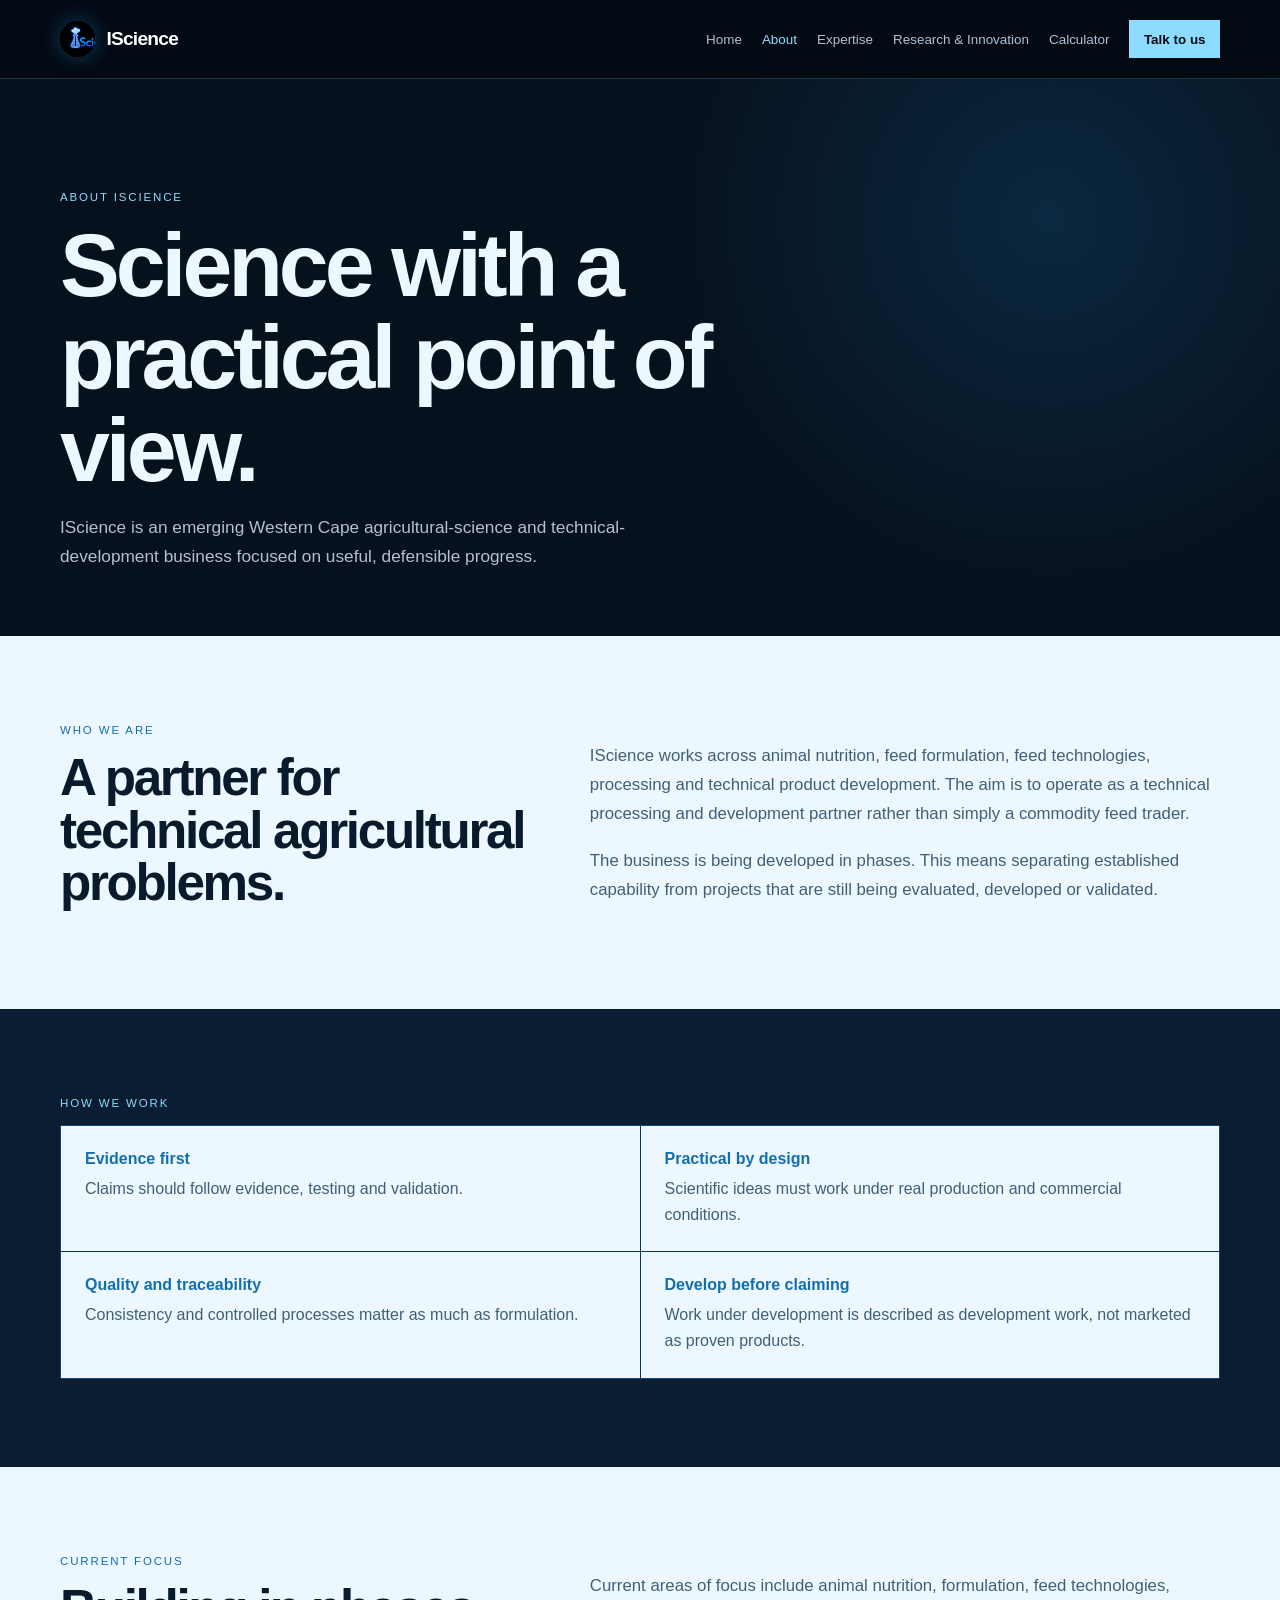
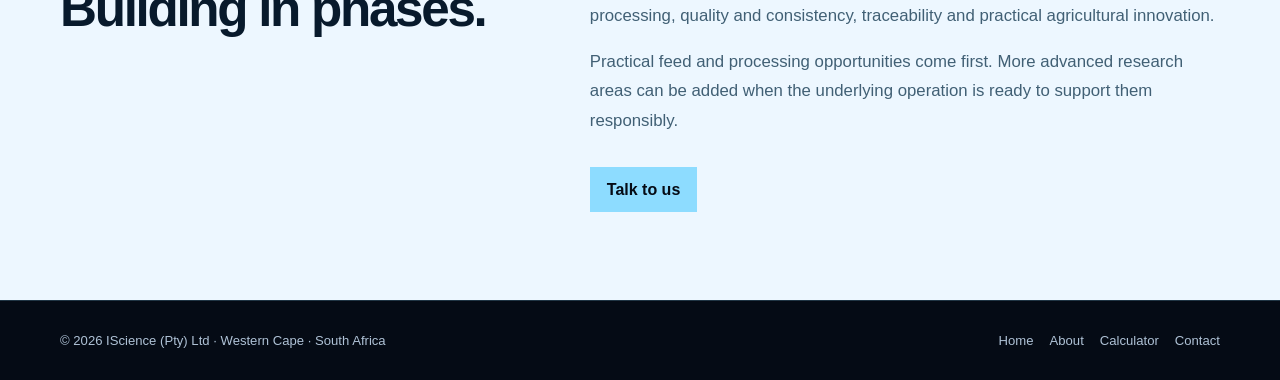
==== about/index.html @ 3fcf1ebd "Publish existing IScience site on GitHub Pages" ====
<!doctype html>
<html lang="en-ZA">
<head>
  <meta charset="utf-8">
  <meta name="viewport" content="width=device-width, initial-scale=1">
  <title>About IScience | Agricultural Science &amp; Technical Development</title>
  <meta name="description" content="Learn how IScience approaches animal nutrition, feed formulation, technical processing and practical agricultural innovation.">
  <link rel="icon" href="../assets/iscience-logo.png" type="image/png">
  <link rel="stylesheet" href="../styles.css">
  <script src="../script.js" defer></script>
</head>
<body>
  <a class="skip-link" href="#main-content">Skip to content</a>
  <header class="site-header"><div class="header-inner"><a class="brand" href="../index.html" aria-label="IScience home"><img class="brand-mark" src="../assets/iscience-logo.png" alt=""><span class="brand-word">IScience</span></a><button class="menu-toggle" type="button" data-menu-toggle aria-controls="site-navigation" aria-expanded="false">Menu</button><nav class="site-nav" id="site-navigation" aria-label="Primary navigation"><a href="../index.html">Home</a><a href="index.html" aria-current="page">About</a><a href="../index.html#expertise">Expertise</a><a href="../index.html#research">Research &amp; Innovation</a><a href="../calculator/index.html">Calculator</a><a href="../contact/index.html" class="nav-cta">Talk to us</a></nav></div></header>
  <main id="main-content">
    <section class="page-hero"><div class="container"><p class="eyebrow">About IScience</p><h1>Science with a practical point of view.</h1><p class="lead">IScience is an emerging Western Cape agricultural-science and technical-development business focused on useful, defensible progress.</p></div></section>
    <section class="light-section section"><div class="container section-grid"><div><p class="section-kicker">Who we are</p><h2>A partner for technical agricultural problems.</h2></div><div><p class="section-copy">IScience works across animal nutrition, feed formulation, feed technologies, processing and technical product development. The aim is to operate as a technical processing and development partner rather than simply a commodity feed trader.</p><p class="section-copy">The business is being developed in phases. This means separating established capability from projects that are still being evaluated, developed or validated.</p></div></div></section>
    <section class="dark-section section"><div class="container"><p class="section-kicker">How we work</p><div class="principles"><div class="principle"><strong>Evidence first</strong><p>Claims should follow evidence, testing and validation.</p></div><div class="principle"><strong>Practical by design</strong><p>Scientific ideas must work under real production and commercial conditions.</p></div><div class="principle"><strong>Quality and traceability</strong><p>Consistency and controlled processes matter as much as formulation.</p></div><div class="principle"><strong>Develop before claiming</strong><p>Work under development is described as development work, not marketed as proven products.</p></div></div></div></section>
    <section class="light-section section"><div class="container section-grid"><div><p class="section-kicker">Current focus</p><h2>Building in phases.</h2></div><div><p class="section-copy">Current areas of focus include animal nutrition, formulation, feed technologies, processing, quality and consistency, traceability and practical agricultural innovation.</p><p class="section-copy">Practical feed and processing opportunities come first. More advanced research areas can be added when the underlying operation is ready to support them responsibly.</p><div class="actions"><a class="button button-primary" href="../contact/index.html">Talk to us</a></div></div></div></section>
  </main>
  <footer class="site-footer"><div class="container footer-inner"><span>© 2026 IScience (Pty) Ltd · Western Cape · South Africa</span><nav class="footer-nav" aria-label="Footer navigation"><a href="../index.html">Home</a><a href="index.html">About</a><a href="../calculator/index.html">Calculator</a><a href="../contact/index.html">Contact</a></nav></div></footer>
</body>
</html>
---- styles.css ----
:root {
  --navy-950: #050b15;
  --navy-900: #07101d;
  --navy-800: #0b1d32;
  --blue-700: #126fae;
  --blue-500: #19a8f4;
  --cyan-300: #8ddcff;
  --ice-100: #edf7ff;
  --ice-200: #d8edfc;
  --ink: #081a2c;
  --muted: #afc2d6;
  --line: rgba(141, 220, 255, 0.2);
  --max-width: 1160px;
  font-family: Arial, Helvetica, sans-serif;
  color: var(--ice-100);
  background: var(--navy-950);
}

* { box-sizing: border-box; }
html { scroll-behavior: smooth; }
body { margin: 0; min-width: 0; background: var(--navy-950); }
a { color: inherit; }
a:focus-visible, button:focus-visible, input:focus-visible { outline: 3px solid var(--cyan-300); outline-offset: 3px; }
img { max-width: 100%; height: auto; }
button, input { font: inherit; }
.visually-hidden { position: absolute; width: 1px; height: 1px; padding: 0; margin: -1px; overflow: hidden; clip: rect(0, 0, 0, 0); white-space: nowrap; border: 0; }

.skip-link { position: absolute; left: 1rem; top: -4rem; z-index: 10; padding: .75rem 1rem; background: var(--cyan-300); color: var(--navy-950); font-weight: 700; }
.skip-link:focus { top: 1rem; }
.site-header { position: sticky; top: 0; z-index: 5; border-bottom: 1px solid var(--line); background: rgba(5, 11, 21, .94); backdrop-filter: blur(16px); }
.header-inner, .container { width: min(calc(100% - 2.5rem), var(--max-width)); margin: 0 auto; }
.header-inner { min-height: 78px; display: flex; align-items: center; justify-content: space-between; gap: 1.25rem; }
.brand { display: inline-flex; align-items: center; gap: .7rem; text-decoration: none; font-weight: 800; letter-spacing: -.04em; font-size: 1.2rem; }
.brand-mark { width: 2.2rem; height: 2.2rem; object-fit: cover; object-position: left center; border-radius: 50%; box-shadow: 0 0 20px rgba(25, 168, 244, .35); }
.brand-word { color: #fff; }
.site-nav { display: flex; align-items: center; gap: 1.25rem; font-size: .84rem; color: var(--muted); }
.site-nav a { text-decoration: none; }
.site-nav a:hover, .site-nav a[aria-current="page"] { color: var(--cyan-300); }
.nav-cta { color: var(--navy-950) !important; background: var(--cyan-300); padding: .7rem .9rem; font-weight: 700; }
.menu-toggle { display: none; min-height: 44px; border: 1px solid var(--line); background: transparent; color: #fff; padding: .55rem .7rem; }

.hero { position: relative; overflow: hidden; background: radial-gradient(circle at 78% 20%, rgba(25,168,244,.18), transparent 32%), var(--navy-900); }
.hero::after { content: ""; position: absolute; inset: auto -10% -58% 52%; height: 80%; border: 1px solid rgba(141,220,255,.13); border-radius: 50%; transform: rotate(-12deg); pointer-events: none; }
.hero-grid { display: grid; grid-template-columns: 1.05fr .95fr; align-items: center; gap: 3rem; min-height: 600px; padding: 5rem 0; }
.eyebrow, .section-kicker { margin: 0 0 1rem; color: var(--cyan-300); font-size: .72rem; letter-spacing: .16em; text-transform: uppercase; }
h1, h2, h3 { margin: 0; letter-spacing: -.045em; line-height: 1.03; }
h1 { max-width: 720px; font-size: clamp(2.9rem, 7vw, 6.2rem); }
h2 { font-size: clamp(2rem, 4vw, 3.8rem); }
h3 { font-size: 1.3rem; }
.hero-copy, .lead { max-width: 620px; color: var(--muted); font-size: 1.08rem; line-height: 1.7; }
.actions { display: flex; flex-wrap: wrap; align-items: center; gap: 1rem; margin-top: 2rem; }
.button { display: inline-flex; align-items: center; justify-content: center; min-height: 2.8rem; padding: .75rem 1rem; border: 1px solid transparent; text-decoration: none; font-weight: 700; }
.button-primary { background: var(--cyan-300); color: var(--navy-950); }
.button-secondary { border-color: var(--line); color: var(--cyan-300); }
.hero-logo { display: grid; place-items: center; min-height: 320px; padding: 1.25rem; border: 1px solid #204a77; background: linear-gradient(135deg, rgba(19,45,79,.72), rgba(5,12,22,.25)); box-shadow: 0 0 34px rgba(0,129,255,.14); }
.hero-logo img { width: min(100%, 560px); mix-blend-mode: screen; }

.light-section { background: var(--ice-100); color: var(--ink); }
.light-section .section-kicker { color: var(--blue-700); }
.dark-section { background: var(--navy-800); }
.section { padding: 5.5rem 0; }
.section-grid { display: grid; grid-template-columns: .85fr 1.15fr; gap: 4rem; align-items: start; }
.section-copy { max-width: 690px; color: #416075; font-size: 1.05rem; line-height: 1.75; }
.principles, .expertise-grid { display: grid; grid-template-columns: repeat(2, minmax(0, 1fr)); gap: 1px; background: rgba(18,111,174,.28); border: 1px solid rgba(18,111,174,.28); }
.principle, .expertise-item { padding: 1.5rem; background: var(--ice-100); }
.principle strong, .expertise-item strong { display: block; margin-bottom: .5rem; color: var(--blue-700); }
.principle p, .expertise-item p { margin: 0; color: #416075; line-height: 1.6; }
.number { display: block; margin-bottom: 1rem; color: var(--blue-700); font-size: .75rem; letter-spacing: .12em; }
.statement { padding: 2rem; border-left: 3px solid var(--blue-500); background: rgba(25,168,244,.08); color: var(--ice-100); font-size: clamp(1.35rem, 3vw, 2.3rem); line-height: 1.18; }
.page-hero { padding: 7rem 0 4rem; background: radial-gradient(circle at 82% 25%, rgba(25,168,244,.16), transparent 35%), var(--navy-900); }
.page-hero .lead { margin-bottom: 0; }
.contact-panel { display: grid; grid-template-columns: 1fr 1fr; gap: 2rem; }
.contact-block { padding: 1.5rem; border: 1px solid rgba(25,168,244,.35); background: #f8fcff; }
.contact-block p { color: #416075; line-height: 1.65; }
.contact-block strong { display: block; margin-bottom: .5rem; color: var(--blue-700); }
.pending { color: #416075; font-size: .9rem; }
.site-footer { padding: 2rem 0; border-top: 1px solid var(--line); background: var(--navy-950); color: var(--muted); }
.footer-inner { display: flex; flex-wrap: wrap; align-items: center; justify-content: space-between; gap: 1rem; font-size: .82rem; }
.footer-nav { display: flex; gap: 1rem; }
.footer-nav a { text-decoration: none; }
.footer-nav a:hover { color: var(--cyan-300); }

.calculator-hero { position: relative; overflow: hidden; padding: 5.5rem 0 4rem; background: radial-gradient(circle at 80% 18%, rgba(25,168,244,.2), transparent 34%), linear-gradient(145deg, var(--navy-900), #0a2038); }
.calculator-hero::after { content: ""; position: absolute; width: 22rem; height: 22rem; right: -8rem; bottom: -13rem; border: 1px solid rgba(141,220,255,.2); border-radius: 50%; }
.calculator-hero-grid { display: grid; grid-template-columns: 1.15fr .85fr; align-items: end; gap: 4rem; }
.calculator-hero h1 { font-size: clamp(2.8rem, 6vw, 5.6rem); }
.calculator-intro-note { position: relative; z-index: 1; padding: 1.5rem; border: 1px solid rgba(141,220,255,.28); background: rgba(5,11,21,.55); }
.calculator-intro-note p { margin: .65rem 0 0; color: var(--muted); line-height: 1.65; }
.note-label { color: var(--cyan-300); font-size: .72rem; font-weight: 700; letter-spacing: .14em; text-transform: uppercase; }
.calculator-section { padding: 3.5rem 0 5rem; background: linear-gradient(180deg, var(--ice-100), #dceffc); color: var(--ink); }
.calculator-shell { display: grid; grid-template-columns: minmax(0, 1.65fr) minmax(300px, .75fr); gap: 1.5rem; align-items: start; }
.calculator-form { display: grid; gap: 1.5rem; }
.calculator-panel { border: 1px solid rgba(18,111,174,.25); background: #f9fcff; box-shadow: 0 18px 44px rgba(5,22,39,.08); }
.ingredients-panel, .costs-panel, .results-panel { padding: 1.5rem; }
.panel-heading { display: flex; align-items: end; justify-content: space-between; gap: 2rem; margin-bottom: 1.5rem; }
.panel-heading h2 { font-size: clamp(1.6rem, 3vw, 2.35rem); }
.panel-heading > p { max-width: 33rem; margin: 0; color: #416075; line-height: 1.6; }
.compact-heading { align-items: center; }
.ingredient-table-wrap { width: 100%; overflow-x: auto; }
.ingredient-table { width: 100%; border-spacing: 0; border-collapse: collapse; table-layout: fixed; }
.ingredient-table th { padding: .75rem .65rem; border-bottom: 2px solid var(--blue-700); color: #31566f; font-size: .72rem; letter-spacing: .06em; text-align: left; text-transform: uppercase; }
.ingredient-table th:nth-child(1) { width: 28%; }
.ingredient-table th:nth-child(2) { width: 16%; }
.ingredient-table th:nth-child(3) { width: 19%; }
.ingredient-table th:nth-child(4) { width: 25%; }
.ingredient-table th:nth-child(5) { width: 12%; }
.ingredient-table td { padding: .8rem .65rem; border-bottom: 1px solid rgba(18,111,174,.16); vertical-align: top; }
.ingredient-table input, .field input { width: 100%; min-height: 44px; padding: .65rem .7rem; border: 1px solid #9ab5c9; border-radius: 0; background: #fff; color: var(--ink); }
.ingredient-table input:hover, .field input:hover { border-color: var(--blue-700); }
.ingredient-table input[aria-invalid="true"], .field input[aria-invalid="true"] { border-color: #a92f2f; background: #fff8f8; }
.contribution-value { padding-top: 1.55rem !important; color: var(--blue-700); font-weight: 800; font-variant-numeric: tabular-nums; }
.field-error { display: block; min-height: 1rem; margin-top: .3rem; color: #922c2c; font-size: .74rem; line-height: 1.35; }
.remove-ingredient { min-height: 44px; padding: .55rem .65rem; border: 1px solid rgba(18,111,174,.3); background: transparent; color: #31566f; cursor: pointer; }
.remove-ingredient:hover { border-color: #922c2c; color: #922c2c; }
.calculator-actions { display: flex; flex-wrap: wrap; align-items: center; gap: .75rem; margin-top: 1.25rem; }
.calculator-actions .button, .calculator-actions .text-button { min-height: 44px; cursor: pointer; }
.button-on-light { border-color: rgba(18,111,174,.35); color: var(--blue-700); background: transparent; }
.text-button { padding: .65rem .25rem; border: 0; border-bottom: 1px solid currentColor; background: transparent; color: #416075; }
.inclusion-status { margin-top: 1.25rem; padding: .85rem 1rem; border-left: 3px solid var(--blue-700); background: #e4f3fd; color: #174e71; font-weight: 700; }
.inclusion-status.is-warning { border-left-color: #b06613; background: #fff1dc; color: #75410c; }
.inclusion-status.is-complete { border-left-color: #237657; background: #e5f5ee; color: #14543d; }
.validation-summary { margin-bottom: 1.25rem; padding: 1rem; border-left: 3px solid #a92f2f; background: #fff0f0; color: #742222; }
.validation-summary[hidden] { display: none; }
.validation-summary ul { margin: .5rem 0 0; padding-left: 1.25rem; }
.cost-input-grid { display: grid; grid-template-columns: repeat(2, minmax(0, 1fr)); gap: 1rem 1.25rem; }
.field label { display: block; margin-bottom: .45rem; color: #31566f; font-size: .82rem; font-weight: 700; }
.field-hint { display: block; margin-top: .4rem; color: #58758b; font-size: .75rem; line-height: 1.4; }
.results-panel { position: sticky; top: 98px; background: var(--navy-800); color: var(--ice-100); border-color: #204a77; box-shadow: 0 24px 50px rgba(5,11,21,.2); }
.results-panel .section-kicker { color: var(--cyan-300); }
.cost-ledger { margin: 0; }
.cost-row { display: grid; grid-template-columns: minmax(0, 1fr) auto; gap: 1rem; align-items: baseline; padding: .8rem 0; border-bottom: 1px solid var(--line); }
.cost-row dt { color: var(--muted); font-size: .82rem; line-height: 1.35; }
.cost-row dd { margin: 0; color: #fff; font-weight: 700; font-variant-numeric: tabular-nums; text-align: right; }
.cost-row.is-total { margin-top: .4rem; padding: 1rem 0; border-bottom-color: rgba(141,220,255,.48); }
.cost-row.is-total dt, .cost-row.is-total dd { color: var(--cyan-300); font-size: 1rem; }
.cost-row.is-selling { margin: 1rem -1.5rem 0; padding: 1.15rem 1.5rem; border: 0; background: var(--cyan-300); }
.cost-row.is-selling dt, .cost-row.is-selling dd { color: var(--navy-950); font-size: 1rem; }
.cost-row.is-profit dd { color: #9ee9c9; }
.cost-row.is-secondary { border-bottom: 0; }
.cost-row.is-secondary dt, .cost-row.is-secondary dd { font-size: .76rem; }
.margin-note { margin: 1rem 0 0; color: var(--muted); font-size: .76rem; line-height: 1.55; }
.guardrail-section { padding: 0 0 5rem; background: linear-gradient(180deg, #dceffc, var(--ice-100)); color: var(--ink); }
.guardrail { display: grid; grid-template-columns: .55fr 1.45fr; gap: 2.5rem; padding: 2rem; border: 1px solid rgba(18,111,174,.35); background: #f8fcff; }
.guardrail h2 { font-size: clamp(1.7rem, 3vw, 2.8rem); }
.guardrail p:last-child { margin: 0; color: #416075; line-height: 1.75; }

@media (max-width: 760px) {
  .header-inner, .container { width: min(calc(100% - 1.5rem), var(--max-width)); }
  .header-inner { min-height: 68px; }
  .menu-toggle { display: inline-flex; }
  .site-nav { display: none; position: absolute; left: .75rem; right: .75rem; top: 68px; flex-direction: column; align-items: stretch; gap: 0; padding: .6rem; border: 1px solid var(--line); background: var(--navy-900); }
  .site-nav.is-open { display: flex; }
  .site-nav a { padding: .8rem; }
  .hero-grid, .section-grid, .contact-panel { grid-template-columns: 1fr; gap: 2rem; }
  .calculator-hero-grid, .calculator-shell, .guardrail { grid-template-columns: 1fr; gap: 1.5rem; }
  .calculator-hero { padding: 4rem 0 3rem; }
  .calculator-section { padding: 2rem 0 3rem; }
  .results-panel { position: static; }
  .panel-heading { align-items: flex-start; flex-direction: column; gap: .75rem; }
  .cost-input-grid { grid-template-columns: 1fr; }
  .ingredient-table-wrap { overflow: visible; }
  .ingredient-table { display: block; }
  .ingredient-table thead { position: absolute; width: 1px; height: 1px; padding: 0; margin: -1px; overflow: hidden; clip: rect(0, 0, 0, 0); white-space: nowrap; border: 0; }
  .ingredient-table tbody { display: grid; gap: 1rem; }
  .ingredient-table tr { display: grid; grid-template-columns: 1fr 1fr; gap: .8rem 1rem; padding: 1rem; border: 1px solid rgba(18,111,174,.25); background: #fff; }
  .ingredient-table td { display: block; min-width: 0; padding: 0; border: 0; }
  .ingredient-table td:first-child, .ingredient-table td:nth-child(4) { grid-column: 1 / -1; }
  .ingredient-table td::before { content: attr(data-label); display: block; margin-bottom: .4rem; color: #31566f; font-size: .7rem; font-weight: 700; letter-spacing: .05em; text-transform: uppercase; }
  .contribution-value { padding-top: 0 !important; }
  .ingredient-table td:last-child { display: flex; justify-content: flex-end; }
  .ingredient-table td:last-child::before { display: none; }
  .calculator-actions { align-items: stretch; flex-direction: column; }
  .calculator-actions .button, .calculator-actions .text-button { width: 100%; }
  .guardrail { padding: 1.5rem; }
  .hero-grid { min-height: auto; padding: 4rem 0; }
  .hero-logo { min-height: 210px; }
  .section { padding: 3.8rem 0; }
  .principles, .expertise-grid { grid-template-columns: 1fr; }
  .page-hero { padding: 5rem 0 3rem; }
  .footer-inner { align-items: flex-start; flex-direction: column; }
}

@media (max-width: 430px) {
  .ingredients-panel, .costs-panel, .results-panel { padding: 1rem; }
  .cost-row.is-selling { margin-left: -1rem; margin-right: -1rem; padding-left: 1rem; padding-right: 1rem; }
  .ingredient-table tr { grid-template-columns: 1fr; }
  .ingredient-table td:first-child, .ingredient-table td:nth-child(4) { grid-column: auto; }
}

@media (prefers-reduced-motion: reduce) {
  html { scroll-behavior: auto; }
}
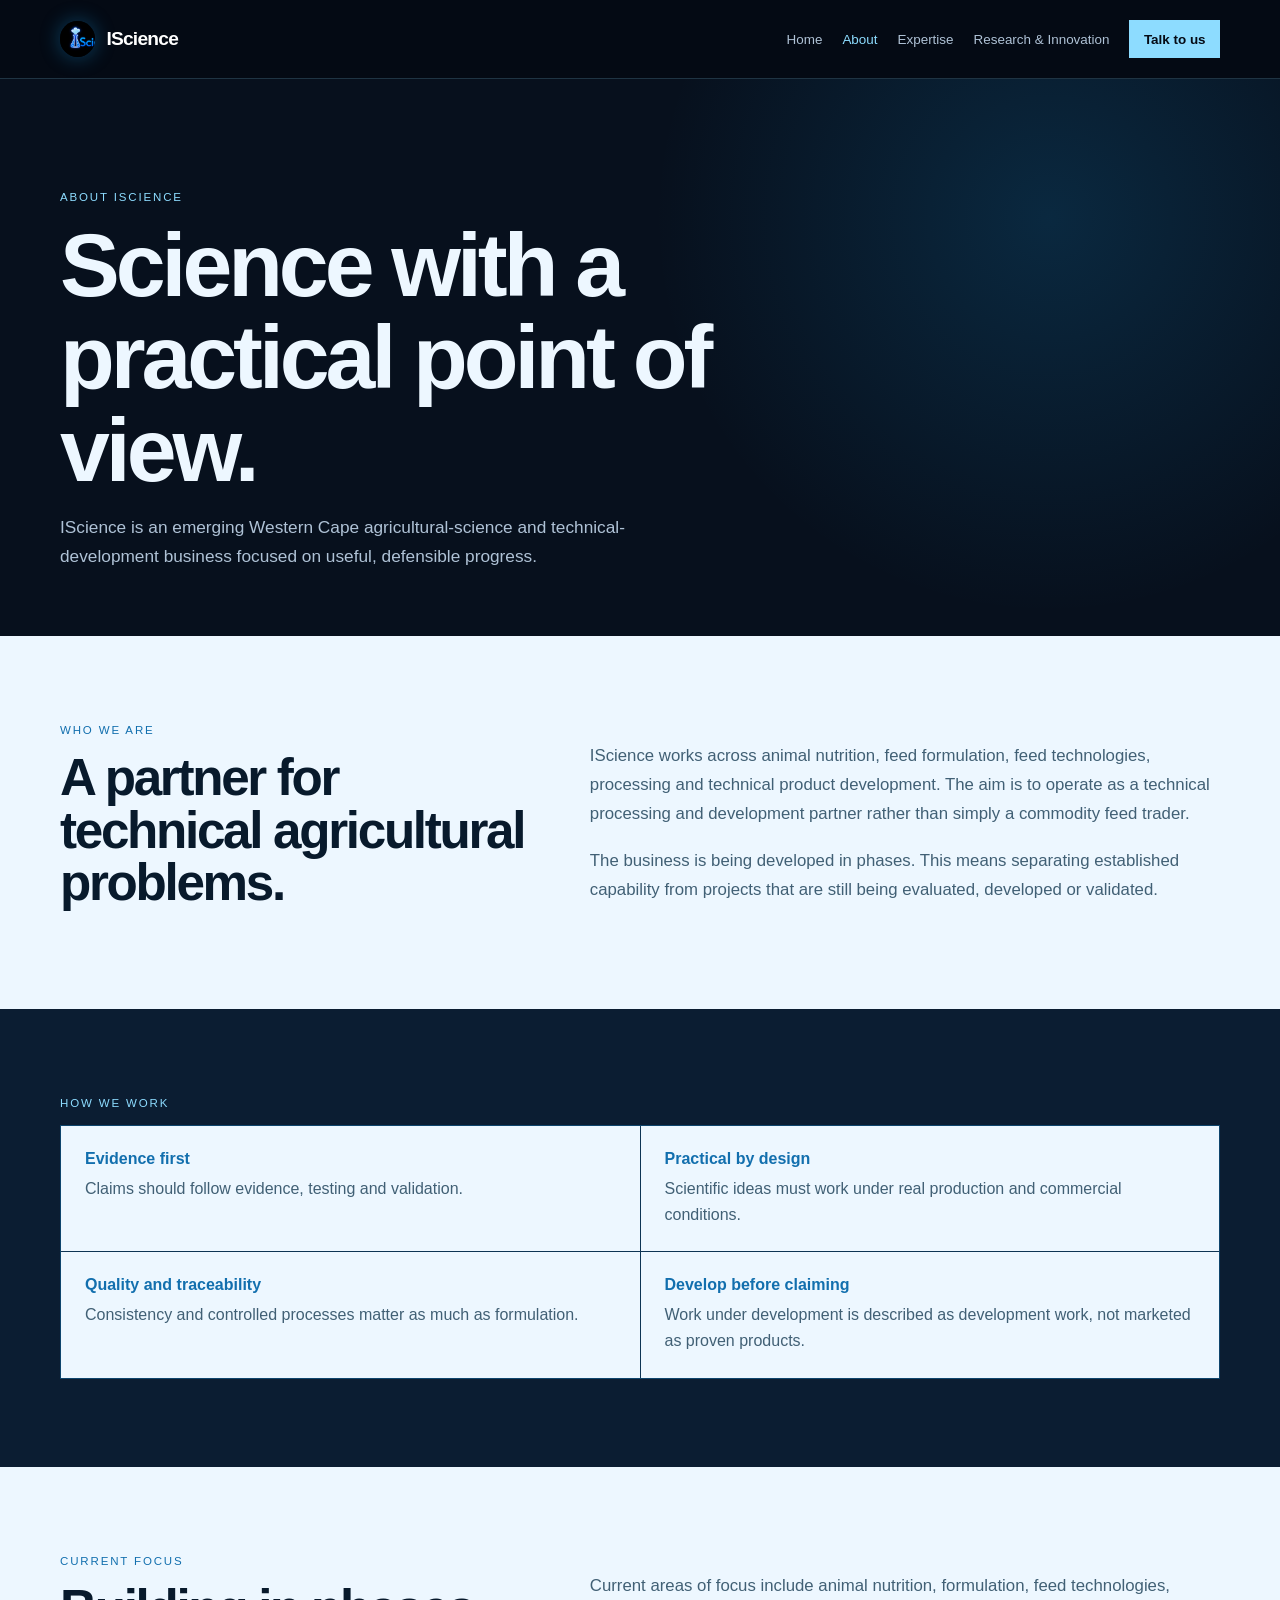
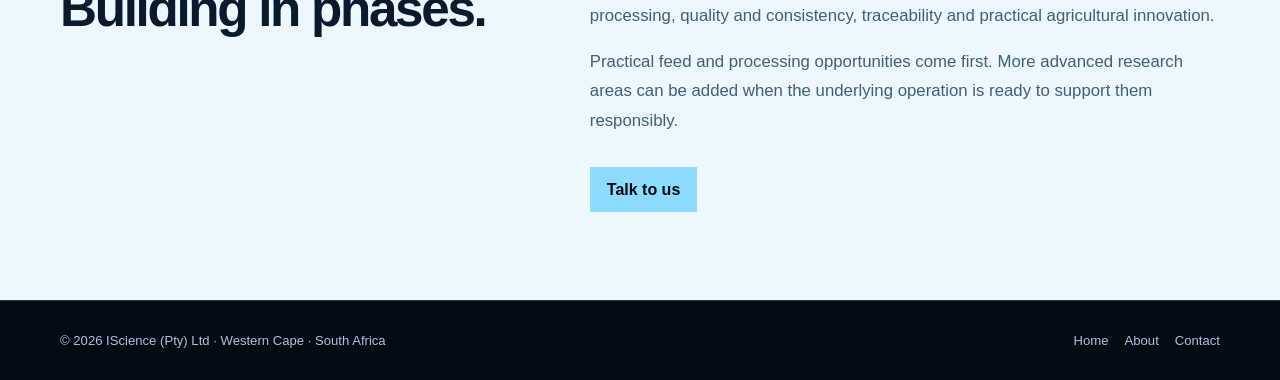
==== commit 92e561a4: "Remove feed cost calculator from public site" ====
--- a/about/index.html
+++ b/about/index.html
@@ -11,13 +11,13 @@
 </head>
 <body>
   <a class="skip-link" href="#main-content">Skip to content</a>
-  <header class="site-header"><div class="header-inner"><a class="brand" href="../index.html" aria-label="IScience home"><img class="brand-mark" src="../assets/iscience-logo.png" alt=""><span class="brand-word">IScience</span></a><button class="menu-toggle" type="button" data-menu-toggle aria-controls="site-navigation" aria-expanded="false">Menu</button><nav class="site-nav" id="site-navigation" aria-label="Primary navigation"><a href="../index.html">Home</a><a href="index.html" aria-current="page">About</a><a href="../index.html#expertise">Expertise</a><a href="../index.html#research">Research &amp; Innovation</a><a href="../calculator/index.html">Calculator</a><a href="../contact/index.html" class="nav-cta">Talk to us</a></nav></div></header>
+  <header class="site-header"><div class="header-inner"><a class="brand" href="../index.html" aria-label="IScience home"><img class="brand-mark" src="../assets/iscience-logo.png" alt=""><span class="brand-word">IScience</span></a><button class="menu-toggle" type="button" data-menu-toggle aria-controls="site-navigation" aria-expanded="false">Menu</button><nav class="site-nav" id="site-navigation" aria-label="Primary navigation"><a href="../index.html">Home</a><a href="index.html" aria-current="page">About</a><a href="../index.html#expertise">Expertise</a><a href="../index.html#research">Research &amp; Innovation</a><a href="../contact/index.html" class="nav-cta">Talk to us</a></nav></div></header>
   <main id="main-content">
     <section class="page-hero"><div class="container"><p class="eyebrow">About IScience</p><h1>Science with a practical point of view.</h1><p class="lead">IScience is an emerging Western Cape agricultural-science and technical-development business focused on useful, defensible progress.</p></div></section>
     <section class="light-section section"><div class="container section-grid"><div><p class="section-kicker">Who we are</p><h2>A partner for technical agricultural problems.</h2></div><div><p class="section-copy">IScience works across animal nutrition, feed formulation, feed technologies, processing and technical product development. The aim is to operate as a technical processing and development partner rather than simply a commodity feed trader.</p><p class="section-copy">The business is being developed in phases. This means separating established capability from projects that are still being evaluated, developed or validated.</p></div></div></section>
     <section class="dark-section section"><div class="container"><p class="section-kicker">How we work</p><div class="principles"><div class="principle"><strong>Evidence first</strong><p>Claims should follow evidence, testing and validation.</p></div><div class="principle"><strong>Practical by design</strong><p>Scientific ideas must work under real production and commercial conditions.</p></div><div class="principle"><strong>Quality and traceability</strong><p>Consistency and controlled processes matter as much as formulation.</p></div><div class="principle"><strong>Develop before claiming</strong><p>Work under development is described as development work, not marketed as proven products.</p></div></div></div></section>
     <section class="light-section section"><div class="container section-grid"><div><p class="section-kicker">Current focus</p><h2>Building in phases.</h2></div><div><p class="section-copy">Current areas of focus include animal nutrition, formulation, feed technologies, processing, quality and consistency, traceability and practical agricultural innovation.</p><p class="section-copy">Practical feed and processing opportunities come first. More advanced research areas can be added when the underlying operation is ready to support them responsibly.</p><div class="actions"><a class="button button-primary" href="../contact/index.html">Talk to us</a></div></div></div></section>
   </main>
-  <footer class="site-footer"><div class="container footer-inner"><span>© 2026 IScience (Pty) Ltd · Western Cape · South Africa</span><nav class="footer-nav" aria-label="Footer navigation"><a href="../index.html">Home</a><a href="index.html">About</a><a href="../calculator/index.html">Calculator</a><a href="../contact/index.html">Contact</a></nav></div></footer>
+  <footer class="site-footer"><div class="container footer-inner"><span>© 2026 IScience (Pty) Ltd · Western Cape · South Africa</span><nav class="footer-nav" aria-label="Footer navigation"><a href="../index.html">Home</a><a href="index.html">About</a><a href="../contact/index.html">Contact</a></nav></div></footer>
 </body>
 </html>
--- a/styles.css
+++ b/styles.css
@@ -80,70 +80,6 @@
 .footer-nav a { text-decoration: none; }
 .footer-nav a:hover { color: var(--cyan-300); }
 
-.calculator-hero { position: relative; overflow: hidden; padding: 5.5rem 0 4rem; background: radial-gradient(circle at 80% 18%, rgba(25,168,244,.2), transparent 34%), linear-gradient(145deg, var(--navy-900), #0a2038); }
-.calculator-hero::after { content: ""; position: absolute; width: 22rem; height: 22rem; right: -8rem; bottom: -13rem; border: 1px solid rgba(141,220,255,.2); border-radius: 50%; }
-.calculator-hero-grid { display: grid; grid-template-columns: 1.15fr .85fr; align-items: end; gap: 4rem; }
-.calculator-hero h1 { font-size: clamp(2.8rem, 6vw, 5.6rem); }
-.calculator-intro-note { position: relative; z-index: 1; padding: 1.5rem; border: 1px solid rgba(141,220,255,.28); background: rgba(5,11,21,.55); }
-.calculator-intro-note p { margin: .65rem 0 0; color: var(--muted); line-height: 1.65; }
-.note-label { color: var(--cyan-300); font-size: .72rem; font-weight: 700; letter-spacing: .14em; text-transform: uppercase; }
-.calculator-section { padding: 3.5rem 0 5rem; background: linear-gradient(180deg, var(--ice-100), #dceffc); color: var(--ink); }
-.calculator-shell { display: grid; grid-template-columns: minmax(0, 1.65fr) minmax(300px, .75fr); gap: 1.5rem; align-items: start; }
-.calculator-form { display: grid; gap: 1.5rem; }
-.calculator-panel { border: 1px solid rgba(18,111,174,.25); background: #f9fcff; box-shadow: 0 18px 44px rgba(5,22,39,.08); }
-.ingredients-panel, .costs-panel, .results-panel { padding: 1.5rem; }
-.panel-heading { display: flex; align-items: end; justify-content: space-between; gap: 2rem; margin-bottom: 1.5rem; }
-.panel-heading h2 { font-size: clamp(1.6rem, 3vw, 2.35rem); }
-.panel-heading > p { max-width: 33rem; margin: 0; color: #416075; line-height: 1.6; }
-.compact-heading { align-items: center; }
-.ingredient-table-wrap { width: 100%; overflow-x: auto; }
-.ingredient-table { width: 100%; border-spacing: 0; border-collapse: collapse; table-layout: fixed; }
-.ingredient-table th { padding: .75rem .65rem; border-bottom: 2px solid var(--blue-700); color: #31566f; font-size: .72rem; letter-spacing: .06em; text-align: left; text-transform: uppercase; }
-.ingredient-table th:nth-child(1) { width: 28%; }
-.ingredient-table th:nth-child(2) { width: 16%; }
-.ingredient-table th:nth-child(3) { width: 19%; }
-.ingredient-table th:nth-child(4) { width: 25%; }
-.ingredient-table th:nth-child(5) { width: 12%; }
-.ingredient-table td { padding: .8rem .65rem; border-bottom: 1px solid rgba(18,111,174,.16); vertical-align: top; }
-.ingredient-table input, .field input { width: 100%; min-height: 44px; padding: .65rem .7rem; border: 1px solid #9ab5c9; border-radius: 0; background: #fff; color: var(--ink); }
-.ingredient-table input:hover, .field input:hover { border-color: var(--blue-700); }
-.ingredient-table input[aria-invalid="true"], .field input[aria-invalid="true"] { border-color: #a92f2f; background: #fff8f8; }
-.contribution-value { padding-top: 1.55rem !important; color: var(--blue-700); font-weight: 800; font-variant-numeric: tabular-nums; }
-.field-error { display: block; min-height: 1rem; margin-top: .3rem; color: #922c2c; font-size: .74rem; line-height: 1.35; }
-.remove-ingredient { min-height: 44px; padding: .55rem .65rem; border: 1px solid rgba(18,111,174,.3); background: transparent; color: #31566f; cursor: pointer; }
-.remove-ingredient:hover { border-color: #922c2c; color: #922c2c; }
-.calculator-actions { display: flex; flex-wrap: wrap; align-items: center; gap: .75rem; margin-top: 1.25rem; }
-.calculator-actions .button, .calculator-actions .text-button { min-height: 44px; cursor: pointer; }
-.button-on-light { border-color: rgba(18,111,174,.35); color: var(--blue-700); background: transparent; }
-.text-button { padding: .65rem .25rem; border: 0; border-bottom: 1px solid currentColor; background: transparent; color: #416075; }
-.inclusion-status { margin-top: 1.25rem; padding: .85rem 1rem; border-left: 3px solid var(--blue-700); background: #e4f3fd; color: #174e71; font-weight: 700; }
-.inclusion-status.is-warning { border-left-color: #b06613; background: #fff1dc; color: #75410c; }
-.inclusion-status.is-complete { border-left-color: #237657; background: #e5f5ee; color: #14543d; }
-.validation-summary { margin-bottom: 1.25rem; padding: 1rem; border-left: 3px solid #a92f2f; background: #fff0f0; color: #742222; }
-.validation-summary[hidden] { display: none; }
-.validation-summary ul { margin: .5rem 0 0; padding-left: 1.25rem; }
-.cost-input-grid { display: grid; grid-template-columns: repeat(2, minmax(0, 1fr)); gap: 1rem 1.25rem; }
-.field label { display: block; margin-bottom: .45rem; color: #31566f; font-size: .82rem; font-weight: 700; }
-.field-hint { display: block; margin-top: .4rem; color: #58758b; font-size: .75rem; line-height: 1.4; }
-.results-panel { position: sticky; top: 98px; background: var(--navy-800); color: var(--ice-100); border-color: #204a77; box-shadow: 0 24px 50px rgba(5,11,21,.2); }
-.results-panel .section-kicker { color: var(--cyan-300); }
-.cost-ledger { margin: 0; }
-.cost-row { display: grid; grid-template-columns: minmax(0, 1fr) auto; gap: 1rem; align-items: baseline; padding: .8rem 0; border-bottom: 1px solid var(--line); }
-.cost-row dt { color: var(--muted); font-size: .82rem; line-height: 1.35; }
-.cost-row dd { margin: 0; color: #fff; font-weight: 700; font-variant-numeric: tabular-nums; text-align: right; }
-.cost-row.is-total { margin-top: .4rem; padding: 1rem 0; border-bottom-color: rgba(141,220,255,.48); }
-.cost-row.is-total dt, .cost-row.is-total dd { color: var(--cyan-300); font-size: 1rem; }
-.cost-row.is-selling { margin: 1rem -1.5rem 0; padding: 1.15rem 1.5rem; border: 0; background: var(--cyan-300); }
-.cost-row.is-selling dt, .cost-row.is-selling dd { color: var(--navy-950); font-size: 1rem; }
-.cost-row.is-profit dd { color: #9ee9c9; }
-.cost-row.is-secondary { border-bottom: 0; }
-.cost-row.is-secondary dt, .cost-row.is-secondary dd { font-size: .76rem; }
-.margin-note { margin: 1rem 0 0; color: var(--muted); font-size: .76rem; line-height: 1.55; }
-.guardrail-section { padding: 0 0 5rem; background: linear-gradient(180deg, #dceffc, var(--ice-100)); color: var(--ink); }
-.guardrail { display: grid; grid-template-columns: .55fr 1.45fr; gap: 2.5rem; padding: 2rem; border: 1px solid rgba(18,111,174,.35); background: #f8fcff; }
-.guardrail h2 { font-size: clamp(1.7rem, 3vw, 2.8rem); }
-.guardrail p:last-child { margin: 0; color: #416075; line-height: 1.75; }
-
 @media (max-width: 760px) {
   .header-inner, .container { width: min(calc(100% - 1.5rem), var(--max-width)); }
   .header-inner { min-height: 68px; }
@@ -152,26 +88,6 @@
   .site-nav.is-open { display: flex; }
   .site-nav a { padding: .8rem; }
   .hero-grid, .section-grid, .contact-panel { grid-template-columns: 1fr; gap: 2rem; }
-  .calculator-hero-grid, .calculator-shell, .guardrail { grid-template-columns: 1fr; gap: 1.5rem; }
-  .calculator-hero { padding: 4rem 0 3rem; }
-  .calculator-section { padding: 2rem 0 3rem; }
-  .results-panel { position: static; }
-  .panel-heading { align-items: flex-start; flex-direction: column; gap: .75rem; }
-  .cost-input-grid { grid-template-columns: 1fr; }
-  .ingredient-table-wrap { overflow: visible; }
-  .ingredient-table { display: block; }
-  .ingredient-table thead { position: absolute; width: 1px; height: 1px; padding: 0; margin: -1px; overflow: hidden; clip: rect(0, 0, 0, 0); white-space: nowrap; border: 0; }
-  .ingredient-table tbody { display: grid; gap: 1rem; }
-  .ingredient-table tr { display: grid; grid-template-columns: 1fr 1fr; gap: .8rem 1rem; padding: 1rem; border: 1px solid rgba(18,111,174,.25); background: #fff; }
-  .ingredient-table td { display: block; min-width: 0; padding: 0; border: 0; }
-  .ingredient-table td:first-child, .ingredient-table td:nth-child(4) { grid-column: 1 / -1; }
-  .ingredient-table td::before { content: attr(data-label); display: block; margin-bottom: .4rem; color: #31566f; font-size: .7rem; font-weight: 700; letter-spacing: .05em; text-transform: uppercase; }
-  .contribution-value { padding-top: 0 !important; }
-  .ingredient-table td:last-child { display: flex; justify-content: flex-end; }
-  .ingredient-table td:last-child::before { display: none; }
-  .calculator-actions { align-items: stretch; flex-direction: column; }
-  .calculator-actions .button, .calculator-actions .text-button { width: 100%; }
-  .guardrail { padding: 1.5rem; }
   .hero-grid { min-height: auto; padding: 4rem 0; }
   .hero-logo { min-height: 210px; }
   .section { padding: 3.8rem 0; }
@@ -180,13 +96,6 @@
   .footer-inner { align-items: flex-start; flex-direction: column; }
 }
 
-@media (max-width: 430px) {
-  .ingredients-panel, .costs-panel, .results-panel { padding: 1rem; }
-  .cost-row.is-selling { margin-left: -1rem; margin-right: -1rem; padding-left: 1rem; padding-right: 1rem; }
-  .ingredient-table tr { grid-template-columns: 1fr; }
-  .ingredient-table td:first-child, .ingredient-table td:nth-child(4) { grid-column: auto; }
-}
-
 @media (prefers-reduced-motion: reduce) {
   html { scroll-behavior: auto; }
 }
